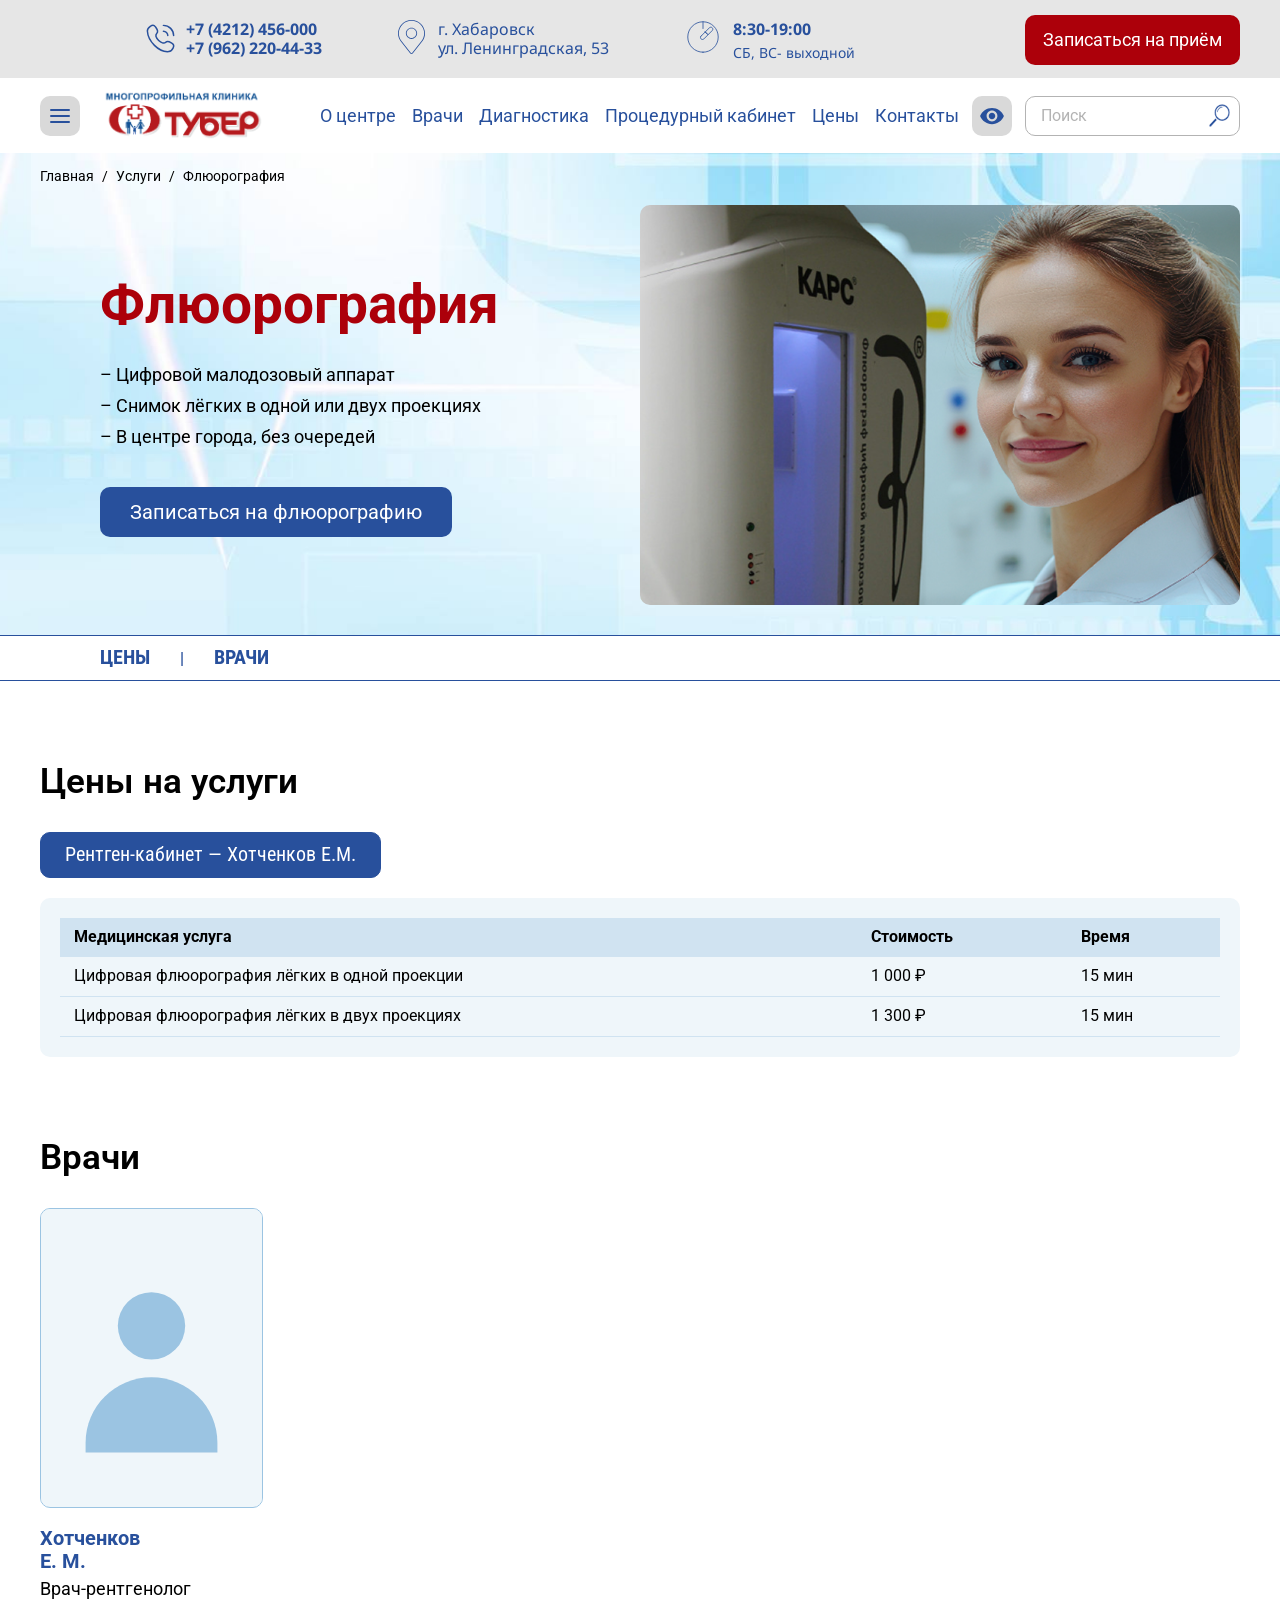
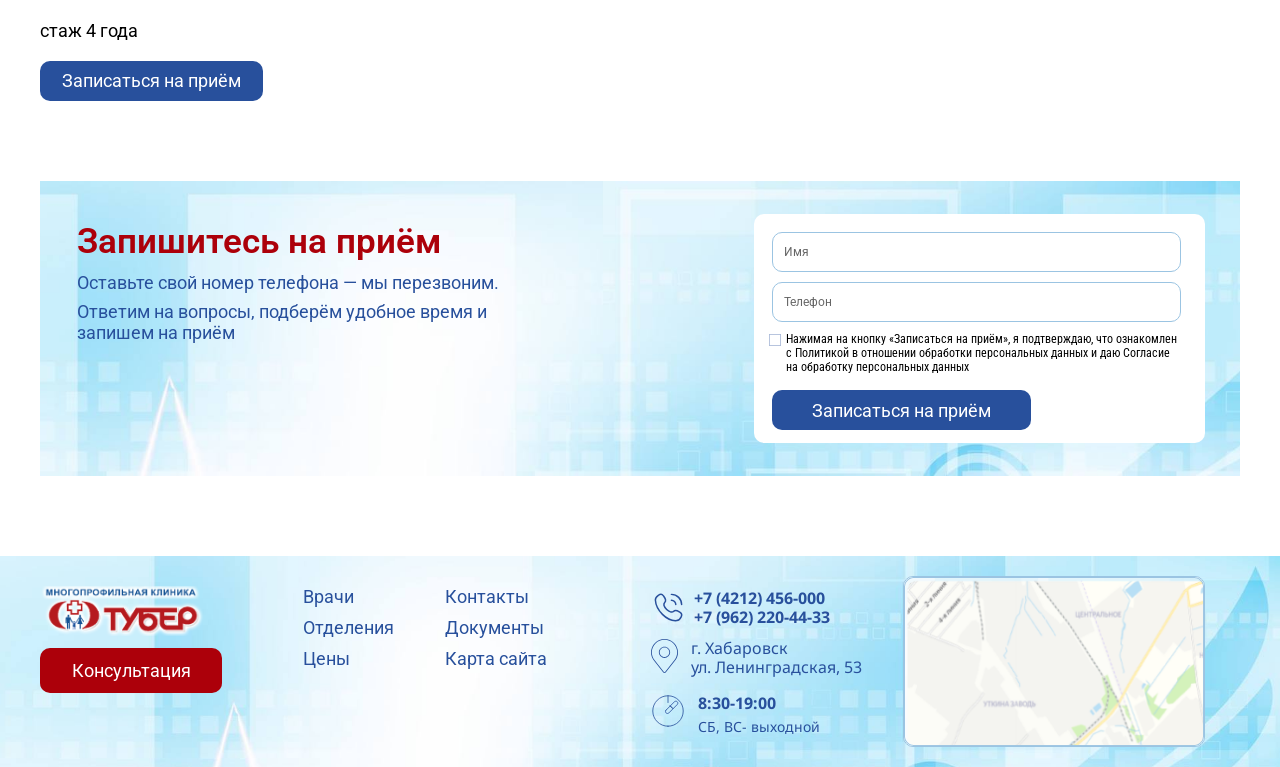
==== flyuorografiya.html @ 0ffb7a87 "Страницы УЗИ, Флюорография, Маммография, Контакты УЗИ — по макету клиента: шапка страницы (хлебные к" ====
<!DOCTYPE html>
<html lang="ru">
<head>
  <meta charset="UTF-8">
  <meta name="viewport" content="width=device-width, initial-scale=1">
  <title>Флюорография в Хабаровске платно — цена, без очередей | Клиника «Тубер»</title>
  <meta name="description" content="Цифровая флюорография лёгких в Хабаровске в клинике «Тубер»: малодозовый аппарат, без очередей, в центре города. Цена от 1000 ₽, запись на приём.">
  <link rel="preconnect" href="https://fonts.googleapis.com">
  <link rel="preconnect" href="https://fonts.gstatic.com" crossorigin>
  <link rel="stylesheet" href="https://fonts.googleapis.com/css2?family=Droid+Sans:wght@400;700&family=Noto+Sans:wght@400;700&family=Roboto+Condensed:wght@400;700&family=Roboto:wght@400;600;700&display=swap">
  <link rel="stylesheet" href="https://cdn.jsdelivr.net/npm/swiper@11.2.10/swiper-bundle.min.css">
  <link rel="stylesheet" href="assets/css/style.css">
</head>
<body>

  <header class="header" data-header>
    <div class="header__top">
      <div class="container header__top-inner">
        <div class="contact contact--phone header__contact">
          <img class="contact__icon" src="assets/icons/phone.svg" width="35" height="35" alt="">
          <div class="contact__text contact__text--bold">
            <a href="tel:+74212456000">+7 (4212) 456-000</a>
            <a href="tel:+79622204433">+7 (962) 220-44-33</a>
          </div>
        </div>

        <div class="contact contact--address header__contact header__contact--desktop">
          <img class="contact__icon" src="assets/icons/location.svg" width="26.7253" height="34" alt="">
          <address class="contact__text">
            <span>г. Хабаровск</span>
            <span>ул. Ленинградская, 53</span>
          </address>
        </div>

        <div class="contact header__contact header__contact--desktop">
          <img class="contact__icon" src="assets/icons/clock.svg" width="34" height="34" alt="">
          <div class="contact__text">
            <span class="contact__hours">8:30-19:00</span>
            <span class="contact__note">СБ, ВС- выходной</span>
          </div>
        </div>

        <a class="btn btn--accent header__cta" href="#appointment">Записаться на приём</a>

        <button class="icon-btn header__a11y header__a11y--mobile" type="button" aria-label="Версия для слабовидящих">
          <img src="assets/icons/eye.svg" width="26" height="26" alt="">
        </button>
        <button class="header__burger" type="button" aria-label="Меню" aria-expanded="false" aria-controls="site-menu" data-menu-toggle>
          <img src="assets/icons/burger.svg" width="50" height="12" alt="">
        </button>
      </div>
    </div>

    <div class="header__main">
      <div class="container header__main-inner">
        <button class="icon-btn menu-btn" type="button" aria-label="Меню" aria-expanded="false" aria-controls="site-menu" data-menu-toggle>
          <span class="menu-btn__lines" aria-hidden="true"></span>
        </button>

        <a class="logo header__logo" href="index.html">
          <img src="assets/img/logo.png" width="195" height="60" alt="Многопрофильная клиника «Тубер»">
        </a>

        <nav class="nav header__nav" aria-label="Основное меню">
          <ul class="nav__list">
            <li><a class="nav__link" href="/o-tsentre">О центре</a></li>
            <li><a class="nav__link" href="/vrachi">Врачи</a></li>
            <li><a class="nav__link" href="/diagnostika">Диагностика</a></li>
            <li><a class="nav__link" href="/protsedurnyj-kabinet">Процедурный кабинет</a></li>
            <li><a class="nav__link" href="/prajs">Цены</a></li>
            <li><a class="nav__link" href="kontakty.html">Контакты</a></li>
          </ul>
        </nav>

        <button class="icon-btn header__a11y" type="button" aria-label="Версия для слабовидящих">
          <img src="assets/icons/eye.svg" width="26" height="26" alt="">
        </button>

        <form class="search header__search" action="/" method="get" role="search">
          <input class="search__input" type="search" name="s" placeholder="Поиск" aria-label="Поиск по сайту">
          <button class="search__btn" type="submit" aria-label="Найти">
            <img src="assets/icons/search.svg" width="21.4715" height="22.4491" alt="">
          </button>
        </form>
      </div>
    </div>

    <!-- Dropdown menu over the page: opened by the burger (mobile) and the square menu button (desktop) -->
    <nav class="menu" id="site-menu" aria-label="Меню сайта">
      <ul class="menu__list">
        <li><a class="menu__link" href="/o-tsentre">О центре</a></li>
        <li><a class="menu__link" href="/uslugi">Услуги</a></li>
        <li><a class="menu__link" href="/vrachi">Врачи</a></li>
        <li><a class="menu__link" href="/diagnostika">Диагностика</a></li>
        <li><a class="menu__link" href="/protsedurnyj-kabinet">Процедурный кабинет</a></li>
        <li><a class="menu__link" href="/prajs">Цены</a></li>
        <li><a class="menu__link" href="/informatsiya-dlya-patsientov">Информация для пациентов</a></li>
        <li><a class="menu__link" href="kontakty.html">Контакты</a></li>
      </ul>
    </nav>
  </header>

  <main>
    <section class="page-hero">
      <div class="container page-hero__inner">
      <nav class="breadcrumbs" aria-label="Навигационная цепочка">
        <ol class="breadcrumbs__list">
          <li class="breadcrumbs__item"><a href="index.html">Главная</a></li>
          <li class="breadcrumbs__item"><a href="index.html#services">Услуги</a></li>
          <li class="breadcrumbs__item"><span aria-current="page">Флюорография</span></li>
        </ol>
      </nav>
        <div class="page-hero__content">
          <h1 class="page-hero__title">Флюорография</h1>
          <ul class="page-hero__list">
          <li>Цифровой малодозовый аппарат</li>
          <li>Снимок лёгких в одной или двух проекциях</li>
          <li>В центре города, без очередей</li>
          </ul>
          <a class="btn btn--primary page-hero__btn" href="#appointment">Записаться на флюорографию</a>
        </div>
        <img class="page-hero__image" src="assets/img/hero-fluorography.png" width="857" height="530" alt="Цифровой малодозовый флюорограф">
      </div>
    </section>

    <nav class="page-nav" aria-label="Разделы страницы">
      <div class="container">
        <ul class="page-nav__list">
          <li><a class="page-nav__link" href="#ceny">Цены</a></li>
          <li><a class="page-nav__link" href="#vrachi">Врачи</a></li>
        </ul>
      </div>
    </nav>

    <section class="section prices" id="ceny">
      <div class="container">
        <h2 class="section__title">Цены на услуги</h2>
        <div class="price-tabs" data-price-tabs>
          <div class="price-tabs__list" role="tablist" aria-label="Прайс по врачам">
          <button class="price-tabs__tab" type="button" role="tab" id="tab-xray" aria-controls="price-xray" aria-selected="true">Рентген-кабинет — Хотченков Е.М.</button>
          </div>
        <div class="price-tabs__panel" role="tabpanel" id="price-xray" aria-labelledby="tab-xray">
          <div class="price-table__wrap">
            <table class="price-table">
              <thead>
                <tr><th scope="col">Медицинская услуга</th><th scope="col">Стоимость</th><th scope="col">Время</th></tr>
              </thead>
              <tbody>
                <tr data-price-row><td>Цифровая флюорография лёгких в одной проекции</td><td>1 000 ₽</td><td>15 мин</td></tr>
                <tr data-price-row><td>Цифровая флюорография лёгких в двух проекциях</td><td>1 300 ₽</td><td>15 мин</td></tr>
              </tbody>
            </table>
          </div>
          <p class="price-tabs__empty" data-price-empty hidden>Ничего не найдено. Уточните название услуги или позвоните нам.</p>
        </div>
        </div>
      </div>
    </section>

    <section class="section doctors" id="vrachi">
      <div class="container">
        <h2 class="section__title">Врачи</h2>

        <div class="swiper doctors__slider" data-doctors-slider>
          <ul class="swiper-wrapper doctors__list">
            <li class="swiper-slide doctor-card">
              <img class="doctor-card__photo doctor-card__photo--empty" src="assets/img/doctors/no-photo.svg" width="223" height="300" alt="Фото скоро появится" loading="lazy">
              <h3 class="doctor-card__name"><span>Хотченков</span> <span>Е. М.</span></h3>
              <p class="doctor-card__position">Врач-рентгенолог</p>
              <ul class="doctor-card__facts">
                <li>стаж 4 года</li>
              </ul>
              <a class="btn btn--primary doctor-card__btn" href="#appointment">Записаться на приём</a>
            </li>
          </ul>
          <img class="doctors__hint" src="assets/icons/swipe-hand.svg" width="40" height="40" alt="">
        </div>
      </div>
    </section>

    <section class="section appointment" id="appointment">
      <div class="container">
        <div class="appointment__box">
          <div class="appointment__intro">
            <h2 class="appointment__title">Запишитесь на приём</h2>
            <p class="appointment__text">Оставьте свой номер телефона — мы перезвоним.</p>
            <p class="appointment__text appointment__text--wide">Ответим на вопросы, подберём удобное время и запишем на приём</p>
          </div>

          <form class="form appointment__form" action="#" method="post">
            <input class="form__input" type="text" name="name" placeholder="Имя" autocomplete="name" aria-label="Имя" required>
            <input class="form__input" type="tel" name="phone" placeholder="Телефон" autocomplete="tel" inputmode="tel" aria-label="Телефон" required>
            <label class="form__consent">
              <input class="form__checkbox" type="checkbox" name="consent" required>
              <span>Нажимая на кнопку «Записаться на приём», я подтверждаю, что ознакомлен с <a href="/reglament-o-zashchite-dannykh">Политикой в отношении обработки персональных данных</a> и даю <a href="/soglasie-na-obrabotku-dannykh">Согласие на обработку персональных данных</a></span>
            </label>
            <button class="btn btn--primary form__submit" type="submit">Записаться на приём</button>
          </form>
        </div>
      </div>
    </section>
  </main>

  <footer class="footer">
    <div class="container footer__inner">
      <div class="footer__brand">
        <a class="logo" href="index.html">
          <img src="assets/img/logo.png" width="164" height="50" alt="Многопрофильная клиника «Тубер»">
        </a>
        <a class="btn btn--accent footer__btn" href="#appointment">Консультация</a>
      </div>

      <nav class="footer__nav" aria-label="Меню в подвале">
        <ul class="footer__menu">
          <li><a href="/vrachi">Врачи</a></li>
          <li><a href="/otdeleniya">Отделения</a></li>
          <li><a href="/prajs">Цены</a></li>
        </ul>
        <ul class="footer__menu">
          <li><a href="kontakty.html">Контакты</a></li>
          <li><a href="/dokumenty">Документы</a></li>
          <li><a href="/karta-sajta">Карта сайта</a></li>
        </ul>
      </nav>

      <div class="footer__contacts">
        <div class="contact contact--phone">
          <img class="contact__icon" src="assets/icons/phone.svg" width="35" height="35" alt="">
          <div class="contact__text contact__text--bold">
            <a href="tel:+74212456000">+7 (4212) 456-000</a>
            <a href="tel:+79622204433">+7 (962) 220-44-33</a>
          </div>
        </div>
        <div class="contact contact--address">
          <img class="contact__icon" src="assets/icons/location.svg" width="26.7253" height="34" alt="">
          <address class="contact__text">
            <span>г. Хабаровск</span>
            <span>ул. Ленинградская, 53</span>
          </address>
        </div>
        <div class="contact contact--hours">
          <img class="contact__icon" src="assets/icons/clock.svg" width="34" height="34" alt="">
          <div class="contact__text">
            <span class="contact__hours">8:30-19:00</span>
            <span class="contact__note">СБ, ВС- выходной</span>
          </div>
        </div>
      </div>

      <a class="footer__map" href="https://yandex.ru/maps/?text=Хабаровск, ул. Ленинградская, 53" target="_blank" rel="noopener">
        <img src="assets/img/footer-map.png" width="302" height="171" alt="Клиника на карте: г. Хабаровск, ул. Ленинградская, 53">
      </a>
    </div>
  </footer>

  <script src="https://cdn.jsdelivr.net/npm/swiper@11.2.10/swiper-bundle.min.js"></script>
  <script src="assets/js/main.js"></script>
</body>
</html>
---- assets/css/style.css ----
/* =========================================================
   Тубер — стили сайта (главная + внутренние страницы)
   Mobile first: base styles = макет 440px, @media (min-width: 1024px) = макет 1920px
   ========================================================= */

/* ---------- Tokens ---------- */
:root {
  --c-primary: #28509c;
  --c-primary-hover: #1f4080;
  --c-accent: #ac000a;
  --c-accent-hover: #8a0008;
  --c-sky: #d0e3f1;
  --c-pale: #eff6fa;
  --c-border: #9bc4e2;
  --c-topbar: #e6e6e6;
  --c-icon-bg: #d9d9d9;
  --c-muted: #b3b3b3;
  --c-placeholder: #666;
  --c-text: #000;
  --c-white: #fff;

  --radius: 10px;

  --font-base: "Roboto", Arial, sans-serif;
  --font-condensed: "Roboto Condensed", "Roboto", Arial, sans-serif;
  --font-contact: "Droid Sans", "Noto Sans", Arial, sans-serif; /* Google's Droid Sans is Latin-only; Figma also falls back to Noto for Cyrillic */

  --gutter: 15px;
  --section-gap: 35px;
}

@media (min-width: 1024px) {
  :root {
    --gutter: 20px;
    --section-gap: 80px;
  }
}

/* ---------- Base ---------- */
*,
*::before,
*::after {
  box-sizing: border-box;
}

@media (prefers-reduced-motion: no-preference) {
  html {
    scroll-behavior: smooth;
  }
}

body {
  margin: 0;
  font-family: var(--font-base);
  font-size: 16px;
  line-height: 1.172; /* = Figma "auto" line height for Roboto / Droid Sans, without browser rounding */
  color: var(--c-text);
  background: var(--c-white);
  -webkit-font-smoothing: antialiased;
}

h1, h2, h3, p, ul, address {
  margin: 0;
}

ul {
  padding: 0;
  list-style: none;
}

address {
  font-style: normal;
}

img {
  display: block;
  max-width: 100%;
  height: auto;
}

a {
  color: inherit;
  text-decoration: none;
}

button,
input {
  font: inherit;
  color: inherit;
}

button {
  padding: 0;
  border: 0;
  background: none;
  cursor: pointer;
}

[hidden] {
  display: none !important;
}

:focus-visible {
  outline: 2px solid var(--c-primary);
  outline-offset: 2px;
}

.container {
  width: 100%;
  max-width: calc(1200px + var(--gutter) * 2);
  margin-inline: auto;
  padding-inline: var(--gutter);
}

/* ---------- Components ---------- */
.btn {
  display: inline-flex;
  align-items: center;
  justify-content: center;
  padding-inline: 12px;
  border-radius: var(--radius);
  font-size: 18px;
  text-align: center;
  color: var(--c-white);
  transition: background-color 0.2s;
}

.btn--primary {
  background: var(--c-primary);
}

.btn--primary:hover {
  background: var(--c-primary-hover);
}

.btn--accent {
  background: var(--c-accent);
}

.btn--accent:hover {
  background: var(--c-accent-hover);
}

.icon-btn {
  display: inline-flex;
  flex-shrink: 0;
  align-items: center;
  justify-content: center;
  width: 40px;
  height: 40px;
  border-radius: var(--radius);
  background: var(--c-icon-bg);
}

.logo {
  display: block;
  flex-shrink: 0;
}

.logo img {
  object-fit: cover;
}

/* Contact: icon + text (phones, address, hours) */
.contact {
  display: flex;
  align-items: flex-start;
  gap: 13px;
  font-family: var(--font-contact);
  font-size: 16px;
  line-height: 1.164; /* Droid Sans own line height */
  color: var(--c-primary);
}

.contact--phone {
  align-items: center;
  gap: 8px;
}

.contact--address {
  gap: 13.3px;
}

.contact__icon {
  flex-shrink: 0;
}

.contact__text {
  display: flex;
  flex-direction: column;
}

.contact__text--bold,
.contact__hours {
  font-weight: 700;
}

.contact__note {
  margin-top: 6px;
  font-size: 14px;
}

.contact a:hover {
  text-decoration: underline;
}

/* ---------- Header ---------- */
.header {
  position: relative; /* anchor for the mobile dropdown menu */
  z-index: 10;
}

.header__top {
  background: var(--c-topbar);
}

.header__top-inner {
  display: flex;
  align-items: center;
  min-height: 67px;
}

.header__contact--desktop,
.header__cta {
  display: none;
}

.header__a11y--mobile {
  margin-left: auto;
}

.header__burger {
  display: flex;
  align-items: center;
  height: 40px;
  margin-left: 20px;
}

/* Second row (logo, menu, search) is desktop only; on mobile the burger opens the dropdown menu */
.header__main {
  display: none;
}

.header__main-inner {
  display: flex;
}

.nav__list {
  display: flex;
}

.nav__link {
  white-space: nowrap;
}

.nav__link,
.menu__link {
  font-size: 18px;
  color: var(--c-primary);
  transition: color 0.2s;
}

.nav__link:hover,
.menu__link:hover {
  color: var(--c-accent);
}

/* Square menu button: three lines that turn into a cross while the menu is open */
.menu-btn__lines,
.menu-btn__lines::before,
.menu-btn__lines::after {
  display: block;
  width: 20px;
  height: 2px;
  border-radius: 1px;
  background: var(--c-primary);
  transition: transform 0.2s, background-color 0.2s;
}

.menu-btn__lines::before,
.menu-btn__lines::after {
  content: "";
  transform: translateY(-6px);
}

.menu-btn__lines::after {
  transform: translateY(4px);
}

.menu-btn[aria-expanded="true"] .menu-btn__lines {
  background: transparent;
}

.menu-btn[aria-expanded="true"] .menu-btn__lines::before {
  transform: translateY(0) rotate(45deg);
}

.menu-btn[aria-expanded="true"] .menu-btn__lines::after {
  transform: translateY(-2px) rotate(-45deg);
}

/* Dropdown menu: an overlay panel, it never pushes the page down */
.menu {
  display: none;
  position: absolute;
  top: calc(100% + 10px);
  right: var(--gutter);
  width: 312px;
  max-width: calc(100vw - var(--gutter) * 2);
  padding: 30px 26px 20px;
  border: 1px solid var(--c-sky);
  border-radius: var(--radius);
  background: var(--c-pale);
  box-shadow: 0 10px 30px rgb(0 0 0 / 0.08);
}

.header.is-menu-open .menu {
  display: block;
}

.menu__list {
  display: flex;
  flex-direction: column;
  gap: 10px;
}

.search {
  display: flex;
  align-items: center;
  width: 215px;
  height: 40px;
  padding: 0 9px 0 15px;
  border: 1px solid var(--c-muted);
  border-radius: var(--radius);
}

.search__input {
  flex: 1;
  min-width: 0;
  height: 100%;
  padding: 0;
  border: 0;
  outline: 0;
  background: transparent;
  font-size: 16px;
}

.search__input::placeholder {
  color: var(--c-muted);
}

.search__input::-webkit-search-cancel-button {
  -webkit-appearance: none;
}

.search__btn {
  display: flex;
  flex-shrink: 0;
}

@media (min-width: 1024px) {
  /* Figma: contact groups are top-aligned at 20px, the button sits at 15px */
  .header__top-inner {
    align-items: flex-start;
    gap: 24px;
    padding-block: 15px 13px;
  }

  .header__contact {
    margin-top: 5px;
  }

  .header__contact--desktop {
    display: flex;
  }

  .header__cta {
    display: inline-flex;
    width: 215px;
    height: 50px;
    margin-left: auto;
  }

  .header__a11y--mobile,
  .header__burger {
    display: none;
  }

  .header__main {
    display: block;
  }

  .header__main-inner {
    align-items: center;
    padding: 12px var(--gutter);
  }

  .menu-btn {
    margin-right: 20px;
  }

  /* Larger logo at the client's request; a bit smaller on narrow desktops so the menu still fits */
  .header__logo img {
    width: clamp(138px, 13vw, 195px);
  }

  .header__main .header__a11y,
  .header__search {
    margin-left: 13px;
  }

  .header__nav {
    margin-left: auto;
  }

  /* Narrow desktops (1024–1239px): smaller menu text and search so the row fits */
  .nav__list {
    gap: 14px;
  }

  .nav__link {
    font-size: 15px;
  }

  .header__search {
    width: 170px;
  }

  /* The dropdown opens under the menu button, at the left edge of the content */
  .menu {
    top: 100%;
    right: auto;
    left: max(var(--gutter), calc((100% - 1200px) / 2));
  }
}

@media (min-width: 1240px) {
  /* Group starts as in the layout (463 / 718 / 1006px); a longer text just widens its column */
  .header__top-inner {
    display: grid;
    grid-template-columns: minmax(235px, max-content) minmax(268px, max-content) 1fr auto;
    column-gap: 20px;
    padding-left: calc(var(--gutter) + 103px);
  }

  .nav__list {
    gap: 16px;
  }

  .nav__link {
    font-size: 18px;
  }

  .header__search {
    width: 215px;
  }
}

/* ---------- Hero ---------- */
.hero {
  --swiper-pagination-color: var(--c-primary);
  --swiper-pagination-bullet-inactive-color: var(--c-primary);
  --swiper-pagination-bullet-inactive-opacity: 0.3;
  --swiper-pagination-bullet-size: 10px;
  --swiper-pagination-bullet-horizontal-gap: 5px;
  background: var(--c-sky);
}

/* All slides take the height of the tallest one, so the page does not jump while they change */
.hero__slide {
  display: flex;
  height: auto;
}

/* Mobile: the text goes above the picture, so it never covers the photo, whatever image is uploaded */
.hero__inner {
  display: flex;
  flex-direction: column;
}

.hero__content {
  padding-block: 24px 20px;
}

.hero__title {
  font-size: min(35px, 10.5vw); /* one long word: shrink a little on 320px screens instead of overflowing */
  font-weight: 700;
  color: var(--c-accent);
}

.hero__subtitle {
  margin-top: 4px;
  font-size: 20px;
}

.hero__text {
  margin-top: 17px;
  font-size: 14px;
  line-height: 21px;
}

.hero__btn {
  width: 183px;
  min-height: 45px;
  margin-top: 10px;
  font-size: 16px;
}

.hero__image {
  width: calc(100% + var(--gutter) * 2);
  max-width: none;
  margin: auto calc(var(--gutter) * -1) 0; /* pinned to the bottom when a neighbour slide has more text */
  aspect-ratio: 857 / 530;
  object-fit: cover;
}

.hero__pagination {
  display: flex;
  justify-content: center;
  padding-block: 12px;
}

@media (min-width: 1024px) {
  /* Text and image share one grid cell, so the text sits next to the picture without positioning */
  .hero__inner {
    display: grid;
    min-height: 531px;
  }

  .hero__content,
  .hero__image {
    grid-area: 1 / 1;
  }

  .hero__content {
    z-index: 1;
    align-self: start;
    padding-block: 97px 40px;
  }

  .hero__title {
    font-size: 55px;
  }

  .hero__subtitle {
    margin-top: 18px;
    font-size: 35px;
  }

  .hero__text {
    margin-top: 64px;
    margin-left: 5px; /* as in the layout */
    font-size: 18px;
    line-height: inherit;
  }

  .hero__btn {
    width: 269px;
    min-height: 50px;
    margin-top: 14px;
    font-size: 20px;
  }

  .hero__image {
    justify-self: end;
    align-self: start;
    width: 71.42%;
    max-width: 857px;
    margin: 0;
    /* The title runs over the left edge of the photo: fade that edge into the background so any photo stays readable */
    -webkit-mask-image: linear-gradient(to right, transparent, #000 30%);
    mask-image: linear-gradient(to right, transparent, #000 30%);
  }
}

/* ---------- Section ---------- */
.section {
  margin-top: var(--section-gap);
}

.section__title {
  margin-bottom: 16px;
  font-size: 22px;
  font-weight: 600;
}

.services .section__title {
  margin-bottom: 8px;
}

.doctors .section__title {
  margin-bottom: 17px;
}

.rating .section__title {
  margin-bottom: 10px;
}

@media (min-width: 1024px) {
  .section__title,
  .services .section__title,
  .doctors .section__title {
    margin-bottom: 30px;
    font-size: 35px;
  }

  .rating .section__title {
    margin-bottom: 42px;
  }
}

/* ---------- Services: accordion on mobile, tabs on desktop ---------- */
.services__tabs {
  display: grid;
  gap: 8px;
}

.services__tab {
  width: 100%;
  min-height: 40px;
  padding-inline: 12px;
  border-radius: var(--radius);
  background: var(--c-primary);
  font-size: 16px;
  color: var(--c-white);
  transition: background-color 0.2s;
}

.services__tab:hover {
  background: var(--c-primary-hover);
}

.services__panel {
  padding: 20px;
  border-radius: var(--radius);
  background: var(--c-pale);
}

.services__list {
  display: flex;
  flex-direction: column;
  gap: 10px;
  font-size: 18px;
}

.services__list a:hover {
  color: var(--c-primary);
}

.services__subtitle {
  margin-block: 24px 10px;
  font-size: 18px;
  font-weight: 700;
}

@media (min-width: 1024px) {
  /* Tabs in one row, a third of the width each; the open panel sits under its own tab */
  .services__tabs {
    grid-template-columns: repeat(3, minmax(0, 1fr));
    grid-auto-columns: minmax(0, 1fr);
    gap: 20px;
  }

  .services__tab {
    grid-row: 1;
    font-size: 18px;
  }

  .services__panel {
    grid-row: 2;
    padding: 30px 40px;
  }

  .services__panel:nth-of-type(2) {
    grid-column: 2;
  }

  .services__panel:nth-of-type(3) {
    grid-column: 3;
  }
}

/* ---------- Doctors (Swiper, slidesPerView: "auto" — widths come from CSS) ---------- */
.doctors__hint {
  position: absolute; /* decorative swipe hint over the slider, mobile only */
  top: 7px;
  right: 9px;
  z-index: 2;
  pointer-events: none;
}

.doctor-card {
  display: flex;
  flex-direction: column;
  width: 196px;
  height: auto;
}

.doctor-card__photo {
  width: 100%;
  height: auto;
  aspect-ratio: 196 / 262;
  border: 1px solid var(--c-border);
  border-radius: var(--radius);
  background: var(--c-pale);
  object-fit: cover;
}

.doctor-card__name {
  margin-top: 20px;
  font-size: 18px;
  font-weight: 700;
  color: var(--c-primary);
}

.doctor-card__name span {
  display: block;
}

.doctor-card__position {
  margin-top: 8.8px;
  font-size: 14px;
}

.doctor-card__facts {
  display: flex;
  flex-direction: column;
  gap: 8.6px;
  margin-top: 7.6px;
  font-size: 14px;
}

.doctor-card__price {
  margin-block: 11.6px 20.3px;
  font-size: 16px;
  color: var(--c-accent);
}

.doctor-card__btn {
  width: 100%;
  min-height: 40px;
  margin-top: auto;
  font-size: 16px;
}

/* A card without a price (e.g. a diagnostics doctor): keep the same gap above the button */
.doctor-card > :nth-last-child(2):not(.doctor-card__price) {
  margin-bottom: 20px;
}

/* Nothing to swipe (all cards fit): hide the swipe hint */
.doctors__slider.is-locked .doctors__hint {
  display: none;
}

@media (min-width: 1024px) {
  .doctors__hint {
    display: none;
  }

  .doctor-card {
    width: calc((100% - 4 * 21.25px) / 5);
  }

  .doctor-card__photo {
    aspect-ratio: 223 / 300;
  }

  .doctor-card__name {
    margin-top: 19px;
    font-size: 20px;
  }

  .doctor-card__position {
    margin-top: 4px;
    font-size: 18px;
  }

  .doctor-card__facts {
    gap: 4px;
    margin-top: 21px;
    font-size: 18px;
  }

  .doctor-card__price {
    margin-block: 17px 20px;
    font-size: 18px;
  }

  .doctor-card__btn {
    font-size: 18px;
  }
}

/* ---------- Appointment ---------- */
.appointment__box {
  margin-inline: calc(var(--gutter) * -1);
  padding: 30px var(--gutter) 22px;
  background: var(--c-sky) url("../img/pattern-bg.jpg") center / cover no-repeat;
}

.appointment__title {
  font-size: 22px;
  font-weight: 400;
  color: var(--c-accent);
}

.appointment__text {
  margin-top: 9.2px;
  font-size: 16px;
  color: var(--c-primary);
}

.appointment__text--wide {
  margin-top: 13.25px;
}

.appointment__form {
  margin-top: 20.5px;
  padding: 17.5px 11px 17.3px 9px;
  border-radius: var(--radius);
  background: var(--c-white);
}

@media (min-width: 1024px) {
  .appointment__box {
    display: flex;
    align-items: flex-start;
    justify-content: space-between;
    gap: 40px;
    margin-inline: 0;
    padding: 33px 35px 33px 37px;
  }

  .appointment__intro {
    max-width: 430px;
    margin-top: 7px;
  }

  .appointment__title {
    font-size: 35px;
    font-weight: 600;
  }

  .appointment__text {
    margin-top: 10px;
    font-size: 18px;
  }

  .appointment__text--wide {
    max-width: 413px;
    margin-top: 8px;
  }

  .appointment__form {
    flex-shrink: 0;
    width: 451px;
    margin-top: 0;
    padding: 18px 24px 13px 18px;
  }
}

/* ---------- Form ---------- */
.form {
  display: flex;
  flex-direction: column;
  gap: 10px;
}

.form__input {
  width: 100%;
  height: 40px;
  padding: 0 10px;
  border: 1px solid var(--c-border);
  border-radius: var(--radius);
  background: var(--c-white);
  font-size: 12px;
}

.form__input::placeholder {
  color: var(--c-placeholder);
}

.form__input:focus {
  border-color: var(--c-primary);
  outline: 0;
}

.form__consent {
  display: flex;
  align-items: flex-start;
  gap: 8px;
  font-family: var(--font-condensed);
  font-size: 12px;
  cursor: pointer;
}

.form__consent span {
  max-width: 371px;
}

.form__consent a:hover {
  text-decoration: underline;
}

.form__submit {
  align-self: flex-start;
  min-height: 40px;
  margin-top: 6px;
  padding-inline: 40px;
  font-size: 16px;
}

.form__checkbox {
  flex-shrink: 0;
  width: 11.68px;
  height: 11.68px;
  margin: 5px 0 0;
  background: url("../icons/checkbox.svg") center / 100% 100% no-repeat;
  cursor: pointer;
  appearance: none;
}

.form__checkbox:checked {
  background-image:
    url("data:image/svg+xml,%3Csvg xmlns='http://www.w3.org/2000/svg' viewBox='0 0 12 12'%3E%3Cpath d='M2.5 6.2l2.3 2.3 4.7-5' fill='none' stroke='%2328509C' stroke-width='1.4' stroke-linecap='round' stroke-linejoin='round'/%3E%3C/svg%3E"),
    url("../icons/checkbox.svg");
}

@media (min-width: 1024px) {
  .form__input {
    padding: 0 11px;
  }

  .form__consent {
    gap: 5px;
    margin-left: -3px;
  }

  .form__consent span {
    max-width: 391px;
  }

  .form__checkbox {
    margin-top: 2px;
  }

  .form__submit {
    font-size: 18px;
  }
}

/* ---------- Documents (Swiper) ---------- */
.documents__layout {
  display: grid;
  gap: 28px;
}

.document-card {
  width: calc((100% - 18px) / 2);
  height: auto;
  aspect-ratio: 223 / 359;
  overflow: hidden;
  border: 1px solid var(--c-border);
  border-radius: var(--radius);
  background: var(--c-pale);
}

.document-card__link {
  display: block;
  height: 100%;
}

.document-card img {
  width: 100%;
  height: 100%;
  object-fit: contain;
}

.documents__nav {
  display: flex;
  gap: 27px;
  margin-top: 28px;
}

.documents__photo {
  width: 100%;
  aspect-ratio: 410 / 334;
  border-radius: var(--radius);
  object-fit: cover;
  object-position: 54% 50%;
}

.slider-arrow {
  display: flex;
  transition: opacity 0.2s;
}

.slider-arrow--prev img {
  transform: rotate(180deg);
}

.slider-arrow:disabled {
  opacity: 0.35;
  cursor: default;
}

@media (min-width: 1024px) {
  .documents__layout {
    grid-template-columns: minmax(0, 1fr) 471px;
    align-items: start;
    gap: 20px;
  }

  .document-card {
    width: calc((100% - 40px) / 3);
  }

  .documents__nav {
    justify-content: flex-end;
    gap: 23px;
    margin-top: 10px;
  }

  .documents__photo {
    aspect-ratio: 471 / 384;
  }
}

/* ---------- Rating ---------- */
.rating__list {
  display: grid;
  grid-template-columns: minmax(0, 200fr) minmax(0, 197fr);
  gap: 8px 15px;
  margin-inline: calc(var(--gutter) * -1);
  padding: 24px var(--gutter) 15px;
  background: var(--c-sky);
}

.rating__item {
  display: block;
  overflow: hidden;
  border-radius: var(--radius);
}

.rating__item img {
  width: 100%;
  height: 106px;
  object-fit: cover;
}

@media (min-width: 1024px) {
  /* Column widths = card + following gap from the layout (265+73, 262+62, 263) */
  .rating__list {
    grid-template-columns: minmax(0, 338fr) minmax(0, 324fr) minmax(0, 263fr);
    gap: 20px 0;
    margin-inline: 0;
    padding: 29px 145px 36px 130px;
  }

  .rating__item img {
    width: auto;
    height: 140px;
  }
}

/* ---------- About: clinic name (the page H1) and a short text for search engines ---------- */
.about__text {
  font-size: 14px;
  line-height: 1.5;
}

.about__text p + p {
  margin-top: 10px;
}

@media (min-width: 1024px) {
  .about__text {
    max-width: 1200px;
    font-size: 18px;
  }

  .about__text p + p {
    margin-top: 14px;
  }
}

/* ---------- Footer ---------- */
.footer {
  margin-top: 51px;
  padding-block: 20px 23px;
  background: var(--c-sky) url("../img/pattern-bg.jpg") center / cover no-repeat;
}

.footer__inner {
  display: flex;
  flex-direction: column;
  align-items: center;
}

.footer__btn {
  display: none;
}

.footer__map {
  order: 1;
  width: 100%;
  margin-top: 20px;
  overflow: hidden;
  border: 1px solid var(--c-border);
  border-radius: var(--radius);
}

.footer__map img {
  width: 100%;
  height: 233px;
  object-fit: cover;
}

.footer__nav {
  order: 2;
  display: flex;
  flex-direction: column;
  align-items: center;
  gap: 14px;
  margin-top: 20px;
}

.footer__menu {
  display: flex;
  flex-wrap: wrap;
  justify-content: center;
  gap: 10px 15px;
  font-size: 16px;
  color: var(--c-primary);
}

.footer__menu a:hover {
  color: var(--c-accent);
}

.footer__contacts {
  order: 3;
  display: flex;
  flex-wrap: wrap;
  justify-content: space-between;
  width: 100%;
  margin-top: 17px;
}

.footer__contacts .contact--phone {
  margin-left: 13px;
}

.footer__contacts .contact--phone,
.footer__contacts .contact--address {
  font-size: 14px;
}

.footer__contacts .contact--phone .contact__icon {
  width: 30px;
  height: 30px;
}

.footer__contacts .contact--address .contact__icon {
  width: 25.15px;
  height: 32px;
}

.footer__contacts .contact--hours {
  flex-basis: 100%;
  justify-content: center;
  margin-top: 20px;
}

@media (min-width: 1024px) {
  .footer {
    margin-top: var(--section-gap);
    padding-block: 20px;
  }

  .footer__inner {
    display: grid;
    grid-template-columns: minmax(0, 263fr) minmax(0, 348fr) minmax(0, 252fr) minmax(0, 302fr);
    align-items: start;
    padding-right: calc(var(--gutter) + 35px);
  }

  .footer__brand {
    display: flex;
    flex-direction: column;
    align-items: flex-start;
    gap: 12px;
    padding-top: 10px;
  }

  .footer__btn {
    display: inline-flex;
    width: 182px;
    min-height: 45px;
  }

  .footer__nav,
  .footer__contacts,
  .footer__map {
    order: 0;
    margin-top: 0;
  }

  .footer__nav {
    flex-direction: row;
    align-items: flex-start;
    gap: 0;
    padding-top: 10px;
  }

  .footer__menu {
    flex-direction: column;
    flex-wrap: nowrap;
    gap: 10px;
    font-size: 18px;
  }

  .footer__menu:first-child {
    width: 142px;
  }

  .footer__contacts {
    flex-direction: column;
    flex-wrap: nowrap;
    padding-top: 13px;
  }

  .footer__contacts .contact--phone,
  .footer__contacts .contact--address {
    font-size: 16px;
  }

  .footer__contacts .contact--phone {
    margin-left: 0;
  }

  .footer__contacts .contact--phone .contact__icon {
    width: 35px;
    height: 35px;
  }

  .footer__contacts .contact--address .contact__icon {
    width: 26.7253px;
    height: 34px;
  }

  .footer__contacts .contact--address {
    margin-top: 13px;
  }

  .footer__contacts .contact--hours {
    flex-basis: auto;
    justify-content: flex-start;
    margin-top: 18px;
  }

  .footer__map img {
    height: 169px;
  }
}

/* =========================================================
   Внутренние страницы (УЗИ, Флюорография, Маммография, Контакты)
   ========================================================= */

/* ---------- Page hero: breadcrumbs, title, short list, button, photo ---------- */
.page-hero {
  background: var(--c-pale) url("../img/page-hero-bg.jpg") center / cover no-repeat;
}

.page-hero__inner {
  display: grid;
  gap: 20px;
  padding-block: 16px 30px;
}

.breadcrumbs__list {
  display: flex;
  flex-wrap: wrap;
  gap: 4px 8px;
  margin: 0;
  padding: 0;
  list-style: none;
  font-size: 14px;
}

.breadcrumbs__item + .breadcrumbs__item::before {
  content: "/";
  margin-right: 8px;
}

.breadcrumbs a:hover {
  color: var(--c-primary);
}

.page-hero__title {
  font-size: 35px;
  font-weight: 700;
  color: var(--c-accent);
}

.page-hero__list {
  display: flex;
  flex-direction: column;
  gap: 8px;
  margin-top: 16px;
  font-size: 16px;
}

.page-hero__list li::before {
  content: "– ";
}

.page-hero__btn {
  min-height: 45px;
  margin-top: 24px;
  padding-inline: 30px;
}

.page-hero__image {
  width: 100%;
  aspect-ratio: 3 / 2;
  border-radius: var(--radius);
  object-fit: cover;
}

@media (min-width: 1024px) {
  .page-hero__inner {
    grid-template-columns: minmax(0, 1fr) minmax(0, 600px);
    grid-template-areas:
      "crumbs crumbs"
      "content image";
    column-gap: 40px;
    padding-block: 15px 30px;
  }

  .breadcrumbs {
    grid-area: crumbs;
    font-size: 16px;
  }

  .page-hero__content {
    grid-area: content;
    align-self: center;
    padding-left: 60px;
  }

  .page-hero__image {
    grid-area: image;
  }

  .page-hero__title {
    font-size: 55px;
  }

  .page-hero__list {
    gap: 10px;
    margin-top: 28px;
    font-size: 18px;
  }

  .page-hero__btn {
    min-height: 50px;
    margin-top: 40px;
    font-size: 20px;
  }
}

/* A page without a photo (Контакты): breadcrumbs and title only */
.page-hero--simple .page-hero__inner {
  grid-template-columns: none;
  grid-template-areas: none;
  gap: 16px;
  padding-block: 16px 30px;
}

.page-hero--simple .breadcrumbs,
.page-hero--simple .page-hero__content {
  grid-area: auto;
  padding-left: 0;
}

/* ---------- In-page navigation: Услуги | Врачи | Цены ---------- */
.page-nav {
  border-block: 1px solid var(--c-primary);
  background: var(--c-white);
}

.page-nav__list {
  display: flex;
  flex-wrap: wrap;
  align-items: center;
  min-height: 44px;
  padding-block: 6px;
}

.page-nav__list li + li::before {
  content: "|";
  margin-inline: 16px;
  font-weight: 700;
  color: var(--c-primary);
}

.page-nav__link {
  font-family: var(--font-condensed);
  font-size: 18px;
  font-weight: 700;
  text-transform: uppercase;
  color: var(--c-primary);
  transition: color 0.2s;
}

.page-nav__link:hover {
  color: var(--c-accent);
}

@media (min-width: 1024px) {
  .page-nav__list {
    padding-left: 60px;
  }

  .page-nav__list li + li::before {
    margin-inline: 30px;
  }

  .page-nav__link {
    font-size: 20px;
  }
}

/* ---------- Service search + list of service types ---------- */
.service-search {
  display: flex;
  align-items: center;
  gap: 10px;
  height: 48px;
  padding-inline: 16px 8px;
  border: 1px solid var(--c-muted);
  border-radius: var(--radius);
  background: var(--c-white);
}

.service-search__input {
  flex: 1;
  min-width: 0;
  height: 100%;
  padding: 0;
  border: 0;
  outline: 0;
  background: transparent;
  font-size: 16px;
}

.service-search__input::placeholder {
  color: var(--c-placeholder);
}

.service-search__input::-webkit-search-cancel-button {
  -webkit-appearance: none;
}

.service-search__clear {
  width: 32px;
  height: 32px;
  border-radius: 50%;
  font-size: 22px;
  line-height: 1;
  color: var(--c-placeholder);
}

.service-search__clear:hover {
  color: var(--c-accent);
}

.service-search:focus-within {
  border-color: var(--c-primary);
}

.service-types {
  display: flex;
  flex-direction: column;
  gap: 12px;
  margin-top: 20px;
}

.service-types__btn {
  font-family: var(--font-condensed);
  font-size: 20px;
  text-align: left;
  color: var(--c-primary);
  transition: color 0.2s;
}

.service-types__btn:hover,
.service-types__btn[aria-pressed="true"] {
  color: var(--c-accent);
}

.service-types__btn[aria-pressed="true"] {
  text-decoration: underline;
}

@media (min-width: 1024px) {
  .service-types {
    gap: 16px;
    margin-top: 28px;
    padding-left: 20px;
  }

  .service-types__btn {
    font-size: 24px;
  }
}

/* ---------- Prices: a tab per doctor or cabinet, a table in each ---------- */
.price-tabs__list {
  display: flex;
  flex-wrap: wrap;
  gap: 10px;
}

.price-tabs__tab {
  min-height: 44px;
  padding-inline: 18px;
  border: 1px solid var(--c-primary);
  border-radius: var(--radius);
  font-family: var(--font-condensed);
  font-size: 16px;
  color: var(--c-primary);
  transition: background-color 0.2s, color 0.2s;
}

.price-tabs__tab[aria-selected="true"] {
  background: var(--c-primary);
  color: var(--c-white);
}

.price-tabs__tab:not([aria-selected="true"]):hover {
  background: var(--c-pale);
}

.price-tabs__panel {
  margin-top: 16px;
  padding: 10px;
  border-radius: var(--radius);
  background: var(--c-pale);
}

.price-table__wrap {
  overflow-x: auto;
}

.price-table {
  width: 100%;
  border-collapse: collapse;
  font-size: 14px;
}

.price-table th,
.price-table td {
  padding: 8px 10px;
  border-bottom: 1px solid var(--c-sky);
  text-align: left;
  vertical-align: top;
}

.price-table th {
  font-weight: 700;
  background: var(--c-sky);
}

.price-table td:not(:first-child),
.price-table th:not(:first-child) {
  white-space: nowrap;
}

.price-table tbody tr:hover {
  background: var(--c-white);
}

.price-tabs__empty {
  padding: 16px 10px;
  color: var(--c-placeholder);
}

@media (min-width: 1024px) {
  .price-tabs__tab {
    min-height: 46px;
    padding-inline: 24px;
    font-size: 20px;
  }

  .price-tabs__panel {
    margin-top: 20px;
    padding: 20px;
  }

  .price-table {
    font-size: 16px;
  }

  .price-table th,
  .price-table td {
    padding: 10px 14px;
  }
}

/* ---------- Doctor card without a photo yet ---------- */
.doctor-card__photo--empty {
  object-fit: contain;
}

/* ---------- Contacts ---------- */
.contacts__layout {
  display: grid;
  gap: 24px;
}

.contacts__info {
  display: grid;
  gap: 20px;
}

.contacts__cards {
  display: grid;
  gap: 12px;
}

.contacts__card {
  display: flex;
  align-items: flex-start;
  gap: 14px;
  padding: 18px;
  border-radius: var(--radius);
  background: var(--c-pale);
}

.contacts__icon {
  flex-shrink: 0;
  width: 30px;
  height: 30px;
  object-fit: contain;
}

.contacts__label {
  margin-bottom: 6px;
  font-size: 18px;
  font-weight: 700;
}

.contacts__text {
  display: flex;
  flex-direction: column;
  gap: 4px;
  font-size: 16px;
}

.contacts__text a {
  color: var(--c-primary);
}

.contacts__text a:hover {
  text-decoration: underline;
}

.contacts__note {
  margin-top: 6px;
  font-size: 14px;
  color: var(--c-placeholder);
}

.contacts__btn {
  justify-self: start;
  min-height: 45px;
  padding-inline: 30px;
}

.contacts__map {
  width: 100%;
  height: 320px;
  border: 0;
  border-radius: var(--radius);
  background: var(--c-pale);
}

.route__text {
  display: flex;
  flex-direction: column;
  gap: 8px;
  font-size: 16px;
  line-height: 1.5;
}

@media (min-width: 1024px) {
  .contacts__layout {
    grid-template-columns: minmax(0, 5fr) minmax(0, 6fr);
    align-items: start;
    gap: 40px;
  }

  .contacts__cards {
    grid-template-columns: repeat(2, minmax(0, 1fr));
    gap: 20px;
  }

  .contacts__card {
    padding: 24px;
  }

  .contacts__btn {
    margin-top: 6px;
  }

  .contacts__map {
    height: 460px;
  }

  .route__text {
    font-size: 18px;
  }
}
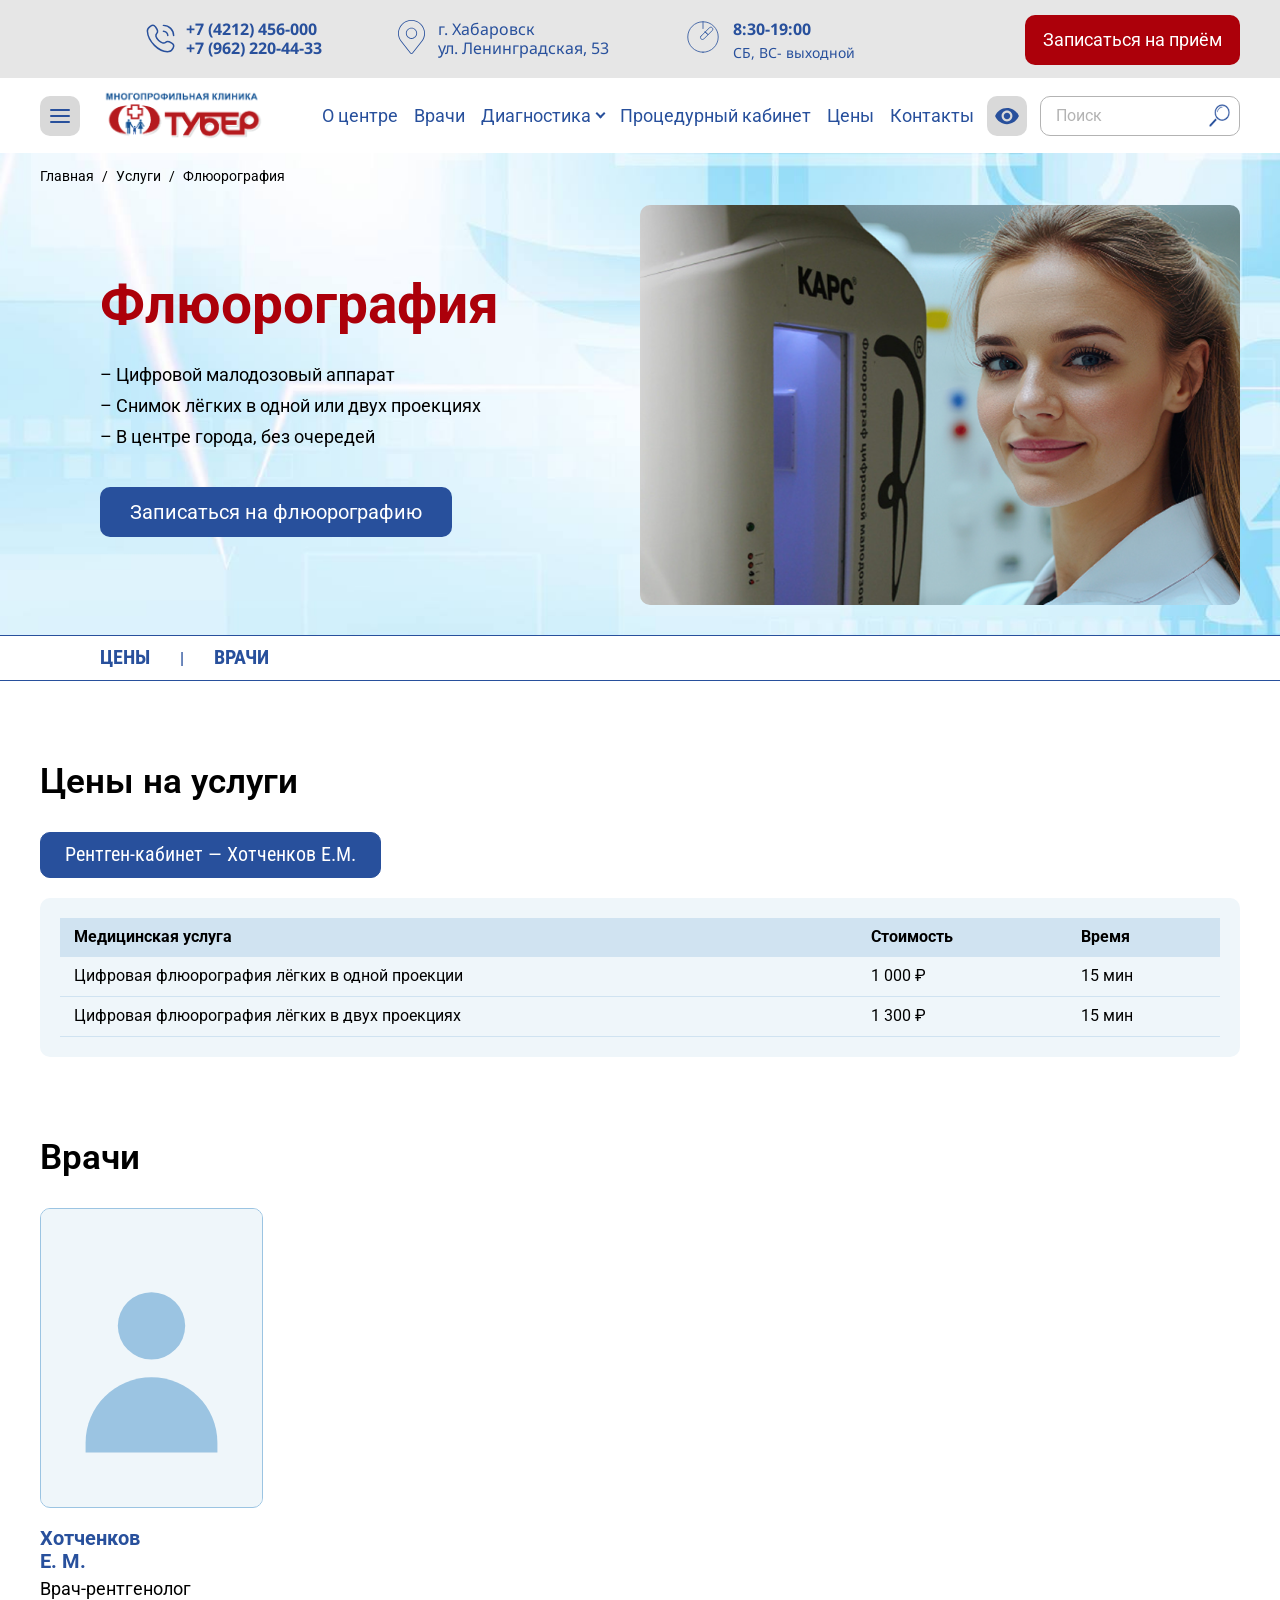
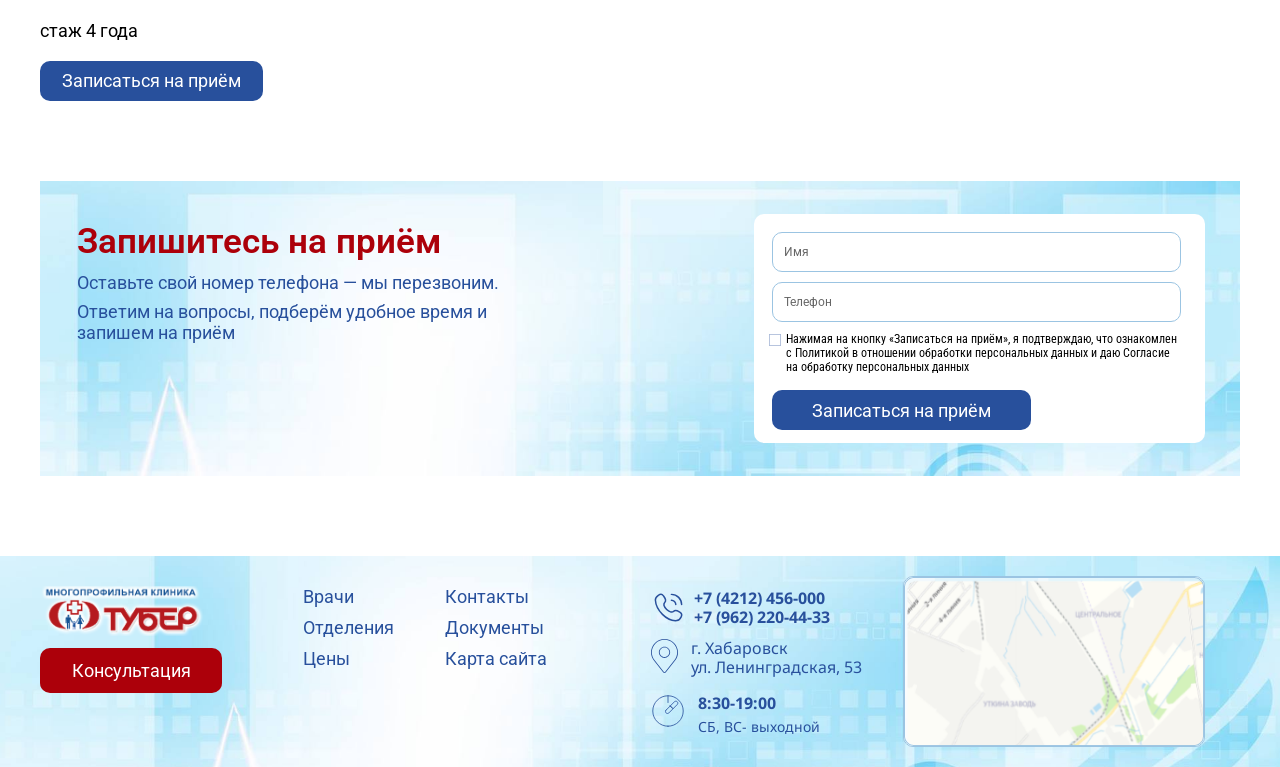
==== commit 74f6b9cd: "Меню: «Диагностика» раскрывает УЗИ, Флюорографию, Маммографию На десктопе — выпадающий список (по на" ====
--- a/flyuorografiya.html
+++ b/flyuorografiya.html
@@ -65,7 +65,16 @@
           <ul class="nav__list">
             <li><a class="nav__link" href="/o-tsentre">О центре</a></li>
             <li><a class="nav__link" href="/vrachi">Врачи</a></li>
-            <li><a class="nav__link" href="/diagnostika">Диагностика</a></li>
+            <li class="nav__item nav__item--dropdown">
+              <button class="nav__link nav__toggle" type="button" aria-expanded="false" aria-controls="nav-diagnostics" data-dropdown-toggle>Диагностика</button>
+              <div class="nav__dropdown" id="nav-diagnostics">
+                <ul class="nav__sub">
+                  <li><a class="nav__sub-link" href="uzi.html">УЗИ</a></li>
+                  <li><a class="nav__sub-link" href="flyuorografiya.html">Флюорография</a></li>
+                  <li><a class="nav__sub-link" href="mammografiya.html">Маммография</a></li>
+                </ul>
+              </div>
+            </li>
             <li><a class="nav__link" href="/protsedurnyj-kabinet">Процедурный кабинет</a></li>
             <li><a class="nav__link" href="/prajs">Цены</a></li>
             <li><a class="nav__link" href="kontakty.html">Контакты</a></li>
@@ -91,7 +100,14 @@
         <li><a class="menu__link" href="/o-tsentre">О центре</a></li>
         <li><a class="menu__link" href="/uslugi">Услуги</a></li>
         <li><a class="menu__link" href="/vrachi">Врачи</a></li>
-        <li><a class="menu__link" href="/diagnostika">Диагностика</a></li>
+        <li>
+          <span class="menu__heading">Диагностика</span>
+          <ul class="menu__sub">
+            <li><a class="menu__link menu__link--sub" href="uzi.html">УЗИ</a></li>
+            <li><a class="menu__link menu__link--sub" href="flyuorografiya.html">Флюорография</a></li>
+            <li><a class="menu__link menu__link--sub" href="mammografiya.html">Маммография</a></li>
+          </ul>
+        </li>
         <li><a class="menu__link" href="/protsedurnyj-kabinet">Процедурный кабинет</a></li>
         <li><a class="menu__link" href="/prajs">Цены</a></li>
         <li><a class="menu__link" href="/informatsiya-dlya-patsientov">Информация для пациентов</a></li>
--- a/assets/css/style.css
+++ b/assets/css/style.css
@@ -265,6 +265,87 @@
   color: var(--c-accent);
 }
 
+/* «Диагностика» in the desktop menu: a dropdown (overlay) opened on hover or click */
+.nav__item--dropdown {
+  position: relative; /* anchor for the dropdown */
+}
+
+.nav__toggle {
+  display: inline-flex;
+  align-items: center;
+  gap: 6px;
+}
+
+.nav__toggle::after {
+  content: "";
+  width: 7px;
+  height: 7px;
+  margin-top: -4px;
+  border-right: 2px solid currentColor;
+  border-bottom: 2px solid currentColor;
+  transform: rotate(45deg);
+  transition: transform 0.2s;
+}
+
+.nav__toggle[aria-expanded="true"]::after {
+  margin-top: 3px;
+  transform: rotate(-135deg);
+}
+
+.nav__dropdown {
+  display: none;
+  position: absolute;
+  top: 100%;
+  left: -18px;
+  z-index: 20;
+  padding-top: 12px; /* keeps hover alive between the item and the panel */
+}
+
+.nav__item--dropdown:hover .nav__dropdown,
+.nav__toggle[aria-expanded="true"] + .nav__dropdown {
+  display: block;
+}
+
+.nav__sub {
+  display: flex;
+  flex-direction: column;
+  gap: 10px;
+  min-width: 220px;
+  padding: 16px 18px;
+  border: 1px solid var(--c-sky);
+  border-radius: var(--radius);
+  background: var(--c-pale);
+  box-shadow: 0 10px 30px rgb(0 0 0 / 0.08);
+}
+
+.nav__sub-link {
+  font-size: 18px;
+  white-space: nowrap;
+  color: var(--c-primary);
+  transition: color 0.2s;
+}
+
+.nav__sub-link:hover {
+  color: var(--c-accent);
+}
+
+/* Dropdown menu: a group with its own sub-items */
+.menu__heading {
+  font-size: 18px;
+  color: var(--c-primary);
+}
+
+.menu__sub {
+  display: flex;
+  flex-direction: column;
+  gap: 8px;
+  margin: 8px 0 2px 16px;
+}
+
+.menu__link--sub {
+  font-size: 16px;
+}
+
 /* Square menu button: three lines that turn into a cross while the menu is open */
 .menu-btn__lines,
 .menu-btn__lines::before,
@@ -415,7 +496,7 @@
 
   /* Narrow desktops (1024–1239px): smaller menu text and search so the row fits */
   .nav__list {
-    gap: 14px;
+    gap: 12px;
   }
 
   .nav__link {
@@ -423,7 +504,7 @@
   }
 
   .header__search {
-    width: 170px;
+    width: 150px;
   }
 
   /* The dropdown opens under the menu button, at the left edge of the content */
@@ -452,7 +533,7 @@
   }
 
   .header__search {
-    width: 215px;
+    width: 200px;
   }
 }
 
